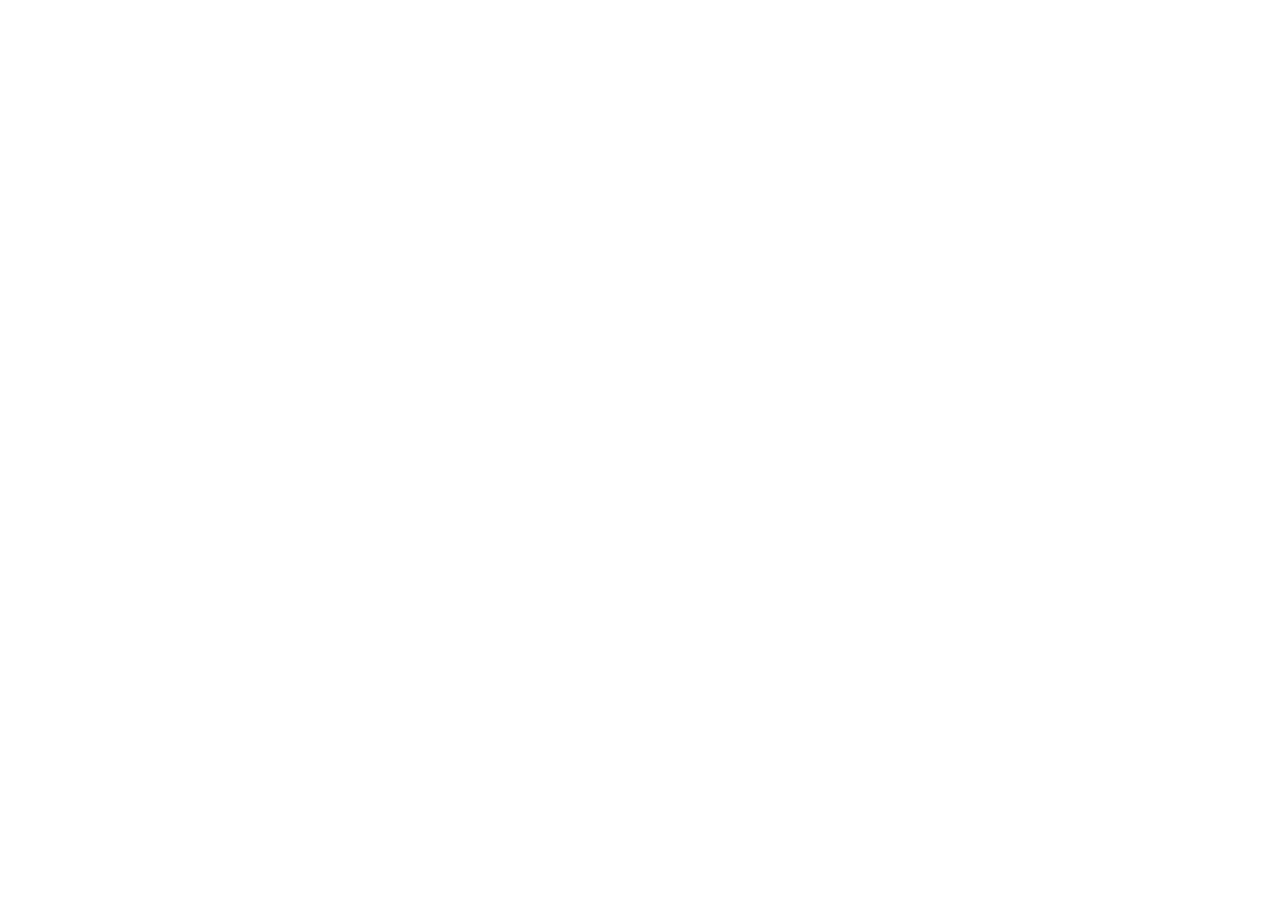
==== client/Index.html @ e7de7bf7 "Aggiunta dei primi file principali" ====
<!DOCTYPE html>
<html lang="it">
<head>
    <meta charset="UTF-8">
    <meta name="viewport" content="width=device-width, initial-scale=1.0">
    <meta name="author" content="Manuel Ennahli">
    <title>Syncro</title>
</head>
<body>
    
</body>
</html>
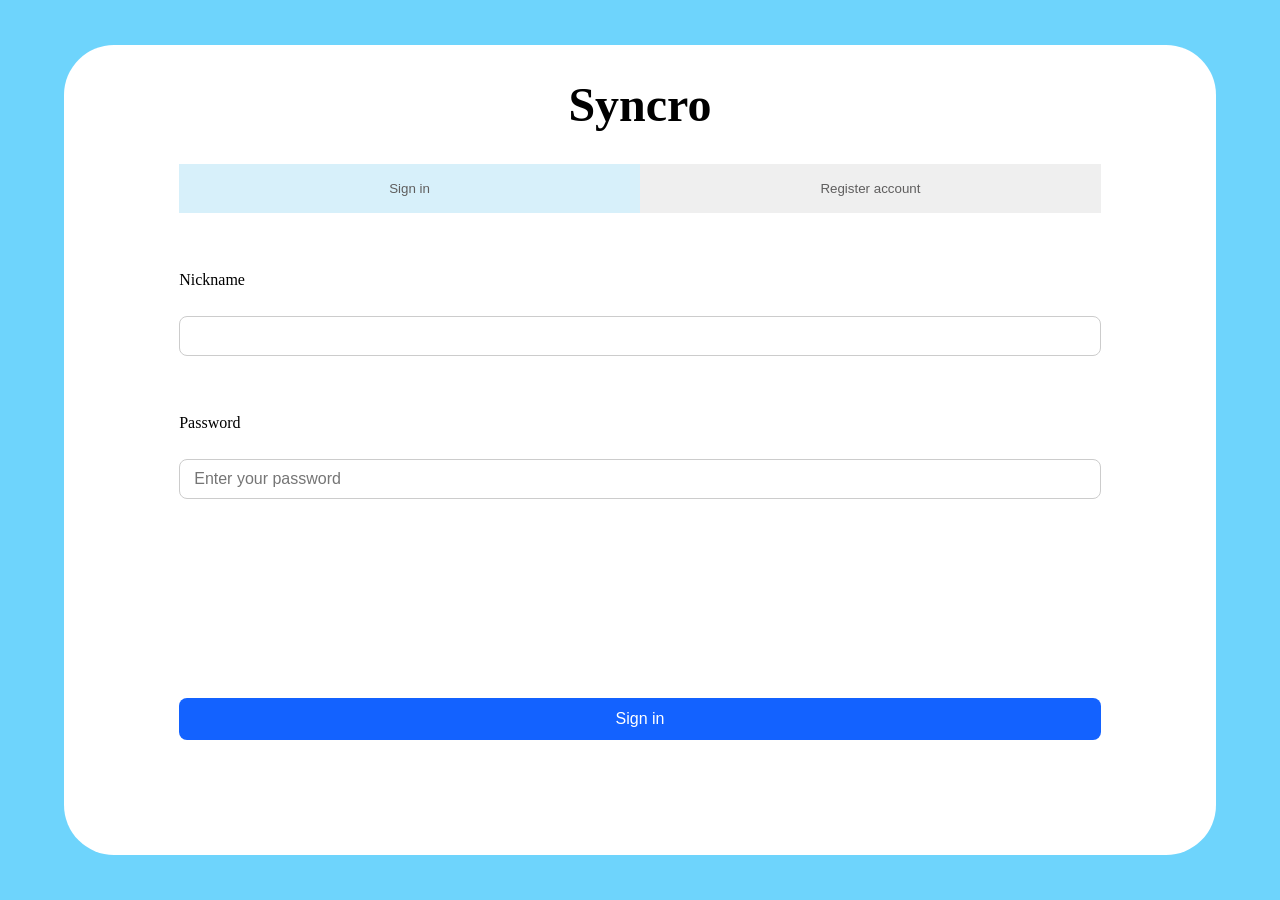
==== commit 92049c15: "Completamento front end" ====
--- a/client/Index.html
+++ b/client/Index.html
@@ -4,9 +4,30 @@
     <meta charset="UTF-8">
     <meta name="viewport" content="width=device-width, initial-scale=1.0">
     <meta name="author" content="Manuel Ennahli">
+    <link rel="stylesheet" href="Style/Login_Register.css">
+    
     <title>Syncro</title>
 </head>
 <body>
-    
+    <div id="container">
+        <h1>Syncro</h1>
+        <div id="button_section">
+            <button id="LogInButton">Sign in</button>
+            <button id="RegisterButton">Register account</button>
+        </div>
+        <div class="input-group">
+            <label for="nickname">Nickname</label>
+            <input id="nicknameInput" name="nickname" required>
+        </div>
+
+        <!-- Campo Password -->
+        <div class="input-group">
+            <label for="password">Password</label>
+            <input type="password" id="passwordInput" placeholder = "Enter your password" required>
+        </div>
+        <button id="submitButton">Sign in</button>
+    </div>
+
+    <script src="script/Init.js"></script>
 </body>
 </html>
--- a/client/Style/Login_Register.css
+++ b/client/Style/Login_Register.css
@@ -0,0 +1,96 @@
+*
+{
+    box-sizing: border-box; 
+}
+
+body
+{
+    background-color: rgb(110, 212, 252);
+    padding: 0;
+    margin: 0;
+    display: flex;
+    flex-direction: column;
+    justify-content: center;
+    align-items: center;
+    min-height: 100vh; 
+}
+
+#container
+{
+    width: 90vw;
+    height: 90vh;
+    background-color: white;
+    padding: 0;
+    margin: 0;
+    border-radius: 50px;
+    display: flex;
+    flex-direction: column;
+   
+}
+
+h1
+{
+    text-align: center;
+    font-size: 300%;
+}
+
+#button_section
+{
+    display: flex;
+    flex-direction: row;
+    justify-content: center;
+    width: 100%;
+    height: 6%;
+    
+    gap: 0px;
+}
+
+#button_section > button
+{
+    border-radius: 0;
+    width: 40%;
+    border: none;
+    margin-right: 0px;
+    margin-left: 0px;
+    color: rgb(95, 94, 94);
+   
+}
+
+#LogInButton
+{
+    background-color: rgb(215, 240, 250);
+}
+
+.input-group
+{
+    display: flex;
+    flex-direction: column;
+    width: 80%;
+    margin: 0 auto; /* Centra il blocco */
+    margin-top: 5%; /* Distanza tra un campo e l'altro o dai bottoni */
+}
+
+.input-group input {
+    width: 100%; /* Occupa tutto l'80% del contenitore */
+    margin-top: 3%;
+    padding: 10px 14px;
+    border: 1px solid #ccc;
+    border-radius: 8px;
+    font-size: 1rem;
+}
+
+#submitButton
+{
+   width: 80%;         
+    margin: 0 auto;      
+    margin-top: auto;      
+    margin-bottom: 10%;
+    padding: 12px 0;     
+    border: none;
+    border-radius: 8px;  
+    color: white;
+    background-color: rgb(19, 98, 255);
+    font-size: 1rem;
+    order: 99;
+    
+}
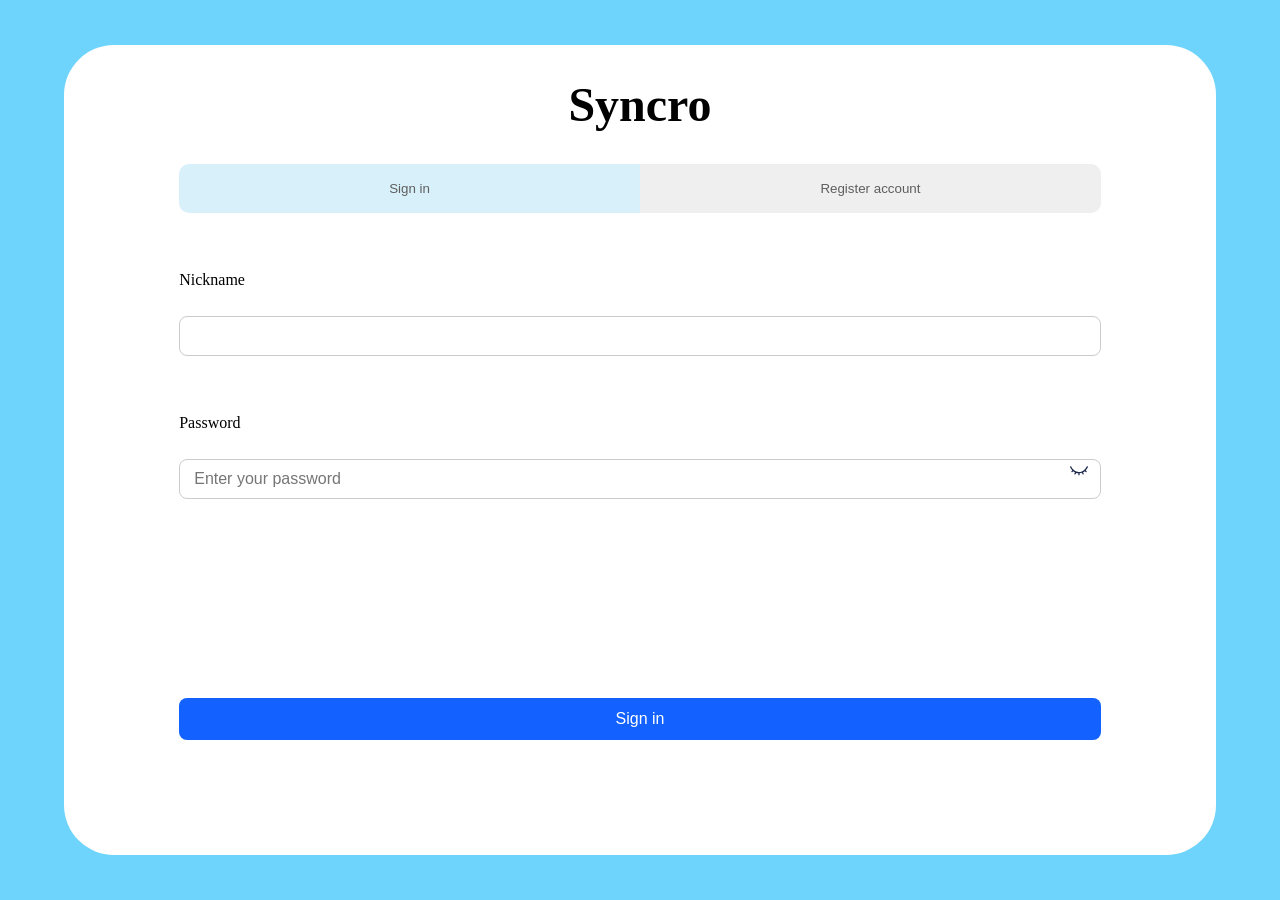
==== commit 4d1021d3: "Implmentazione dell'opzione di  visibilità della password. git push" ====
--- a/client/Index.html
+++ b/client/Index.html
@@ -20,10 +20,15 @@
             <input id="nicknameInput" name="nickname" required>
         </div>
 
-        <!-- Campo Password -->
-        <div class="input-group">
+        <div class="input-group" id="container_password">
             <label for="password">Password</label>
-            <input type="password" id="passwordInput" placeholder = "Enter your password" required>
+            <!-- Avvolgi solo input e bottone in questo div -->
+        <div style="position: relative; width: 100%;">
+            <input type="password" id="passwordInput" placeholder="Enter your password" required>
+            <button type="button" class="icon_input_password" id="imgButtonPassword">
+                <img src="img/eye-closed.svg" alt="eye_password" id="imgPasswordInput">
+            </button>
+    </div>
         </div>
         <button id="submitButton">Sign in</button>
     </div>
--- a/client/Style/Login_Register.css
+++ b/client/Style/Login_Register.css
@@ -53,12 +53,54 @@
     margin-right: 0px;
     margin-left: 0px;
     color: rgb(95, 94, 94);
-   
+    
 }
 
 #LogInButton
 {
     background-color: rgb(215, 240, 250);
+    border-radius: 10px 0 0 10px !important;
+}
+
+#RegisterButton
+{
+    border-radius: 0 10px 10px 0 !important;
+}
+
+/* 1. Togliamo il margin-top dall'input della password dentro il wrapper */
+.password-wrapper input {
+    margin-top: 0 !important;
+    width: 100%;
+    padding: 10px 40px 10px 14px !important;
+    border: 1px solid #ccc;
+    border-radius: 8px;
+    font-size: 1rem;
+    box-sizing: border-box;
+}
+
+
+
+#passwordInput {
+    width: 100%;
+    padding-right: 40px !important; /* Lascia lo spazio a destra per l'occhio */
+}
+
+.icon_input_password {
+    position: absolute;
+    right: 12px;
+    top: 50%;
+    transform: translateY(-25%);
+    background: none;
+    border: none;
+    cursor: pointer;
+    padding: 0;
+    display: flex;
+    align-items: center;
+}
+
+.icon_input_password img {
+    width: 20px;
+    height: 20px;
 }
 
 .input-group
